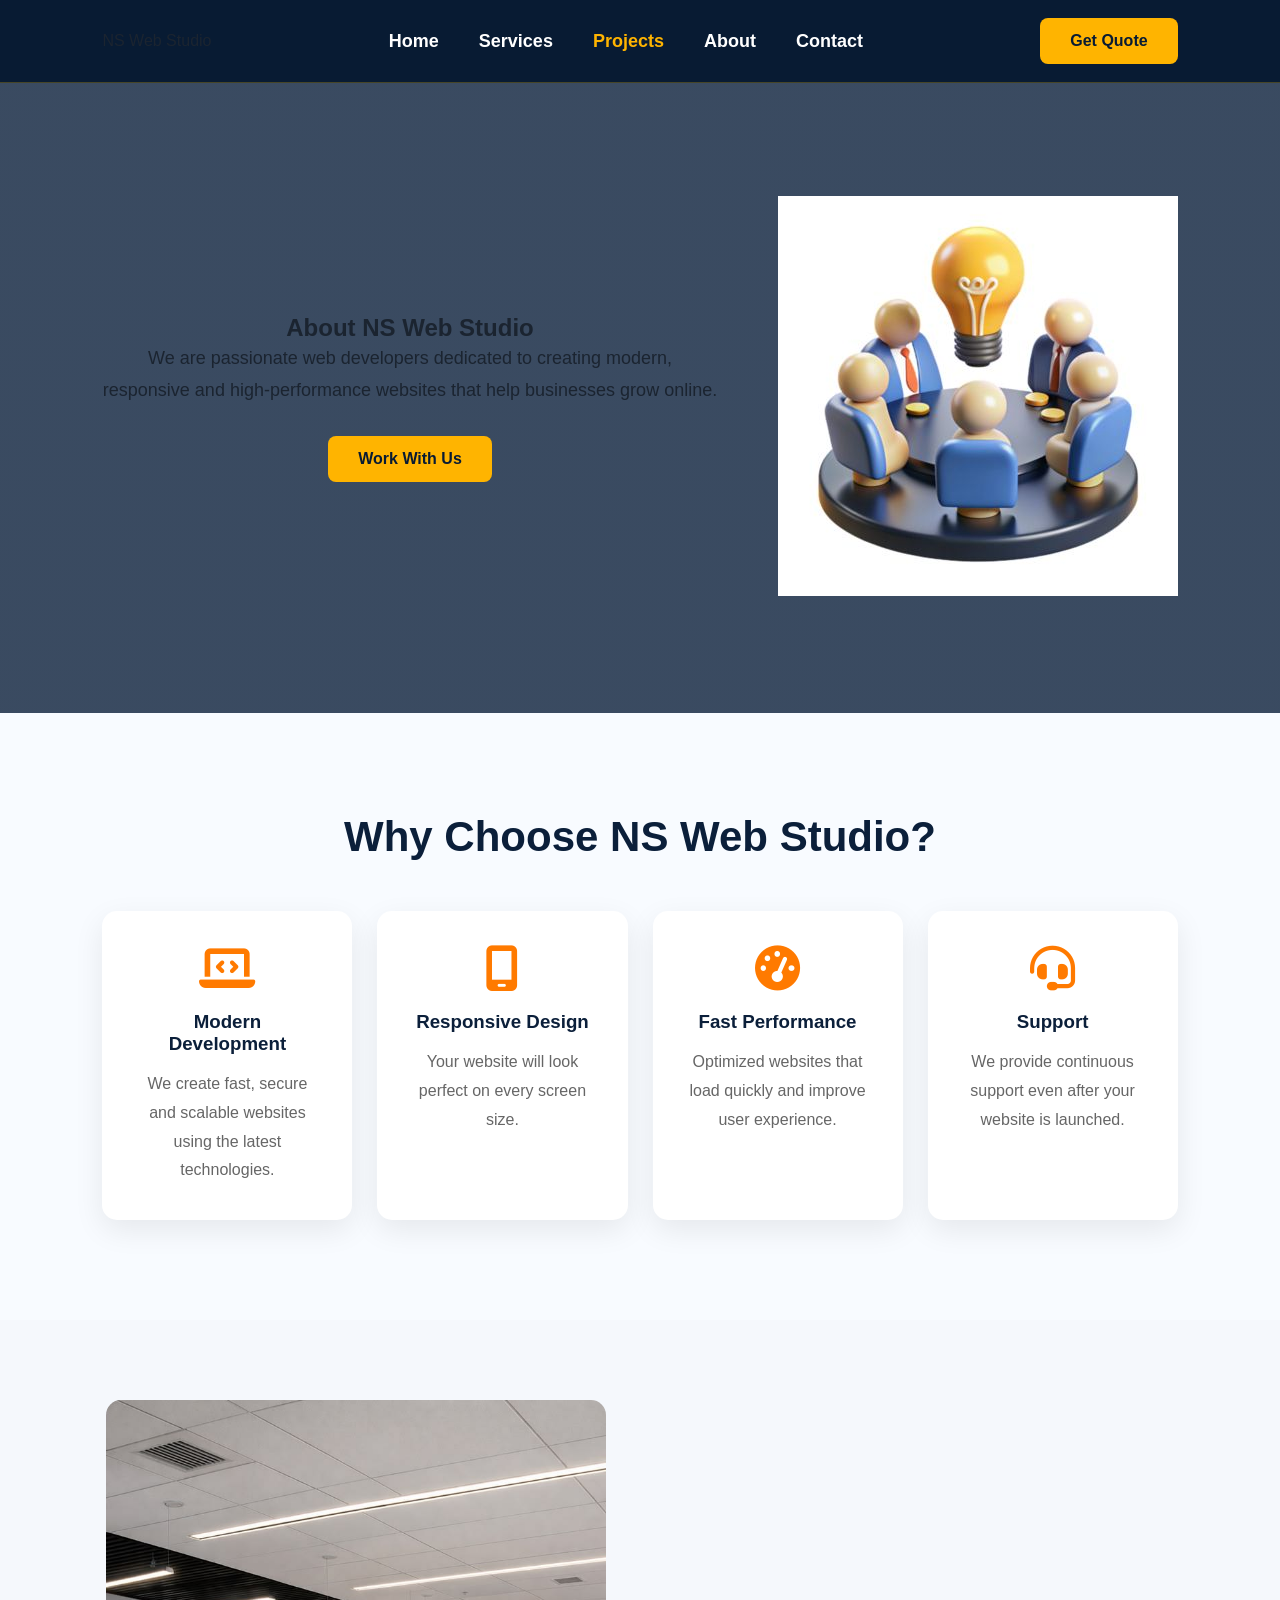
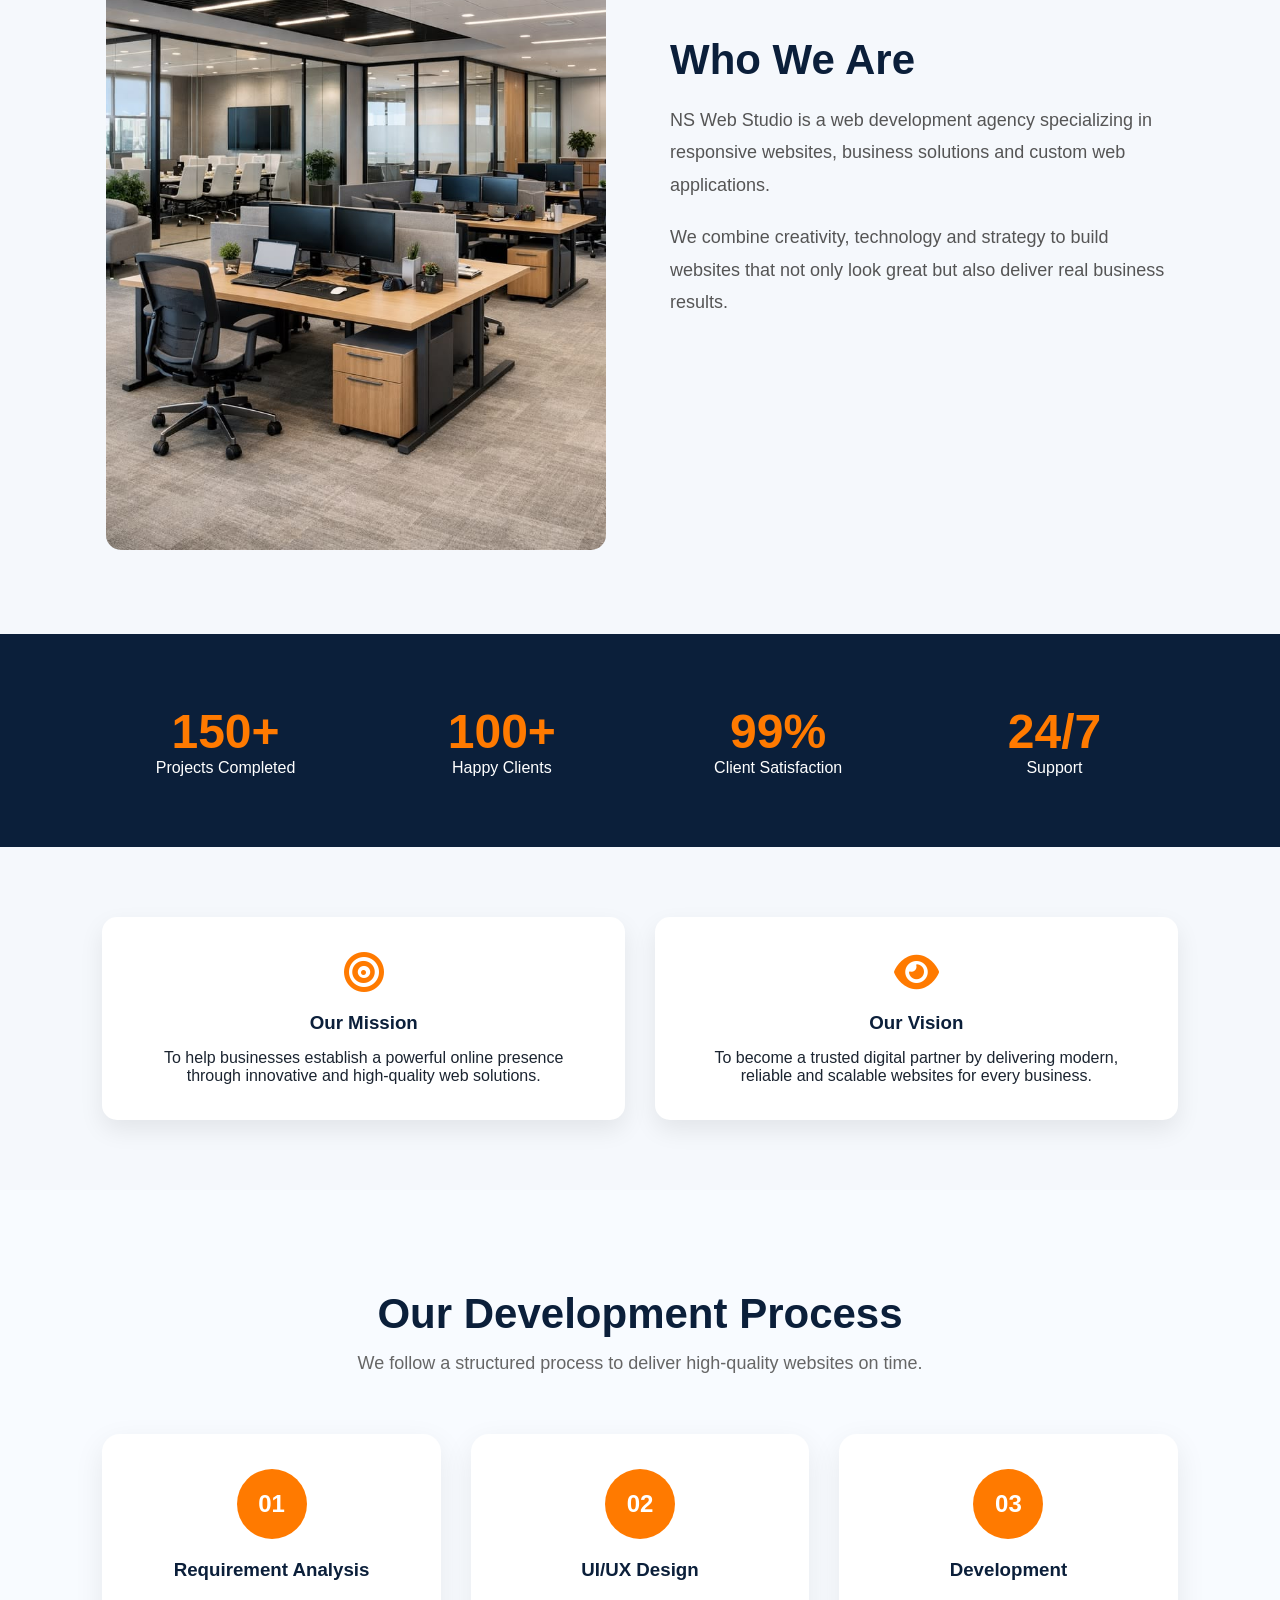
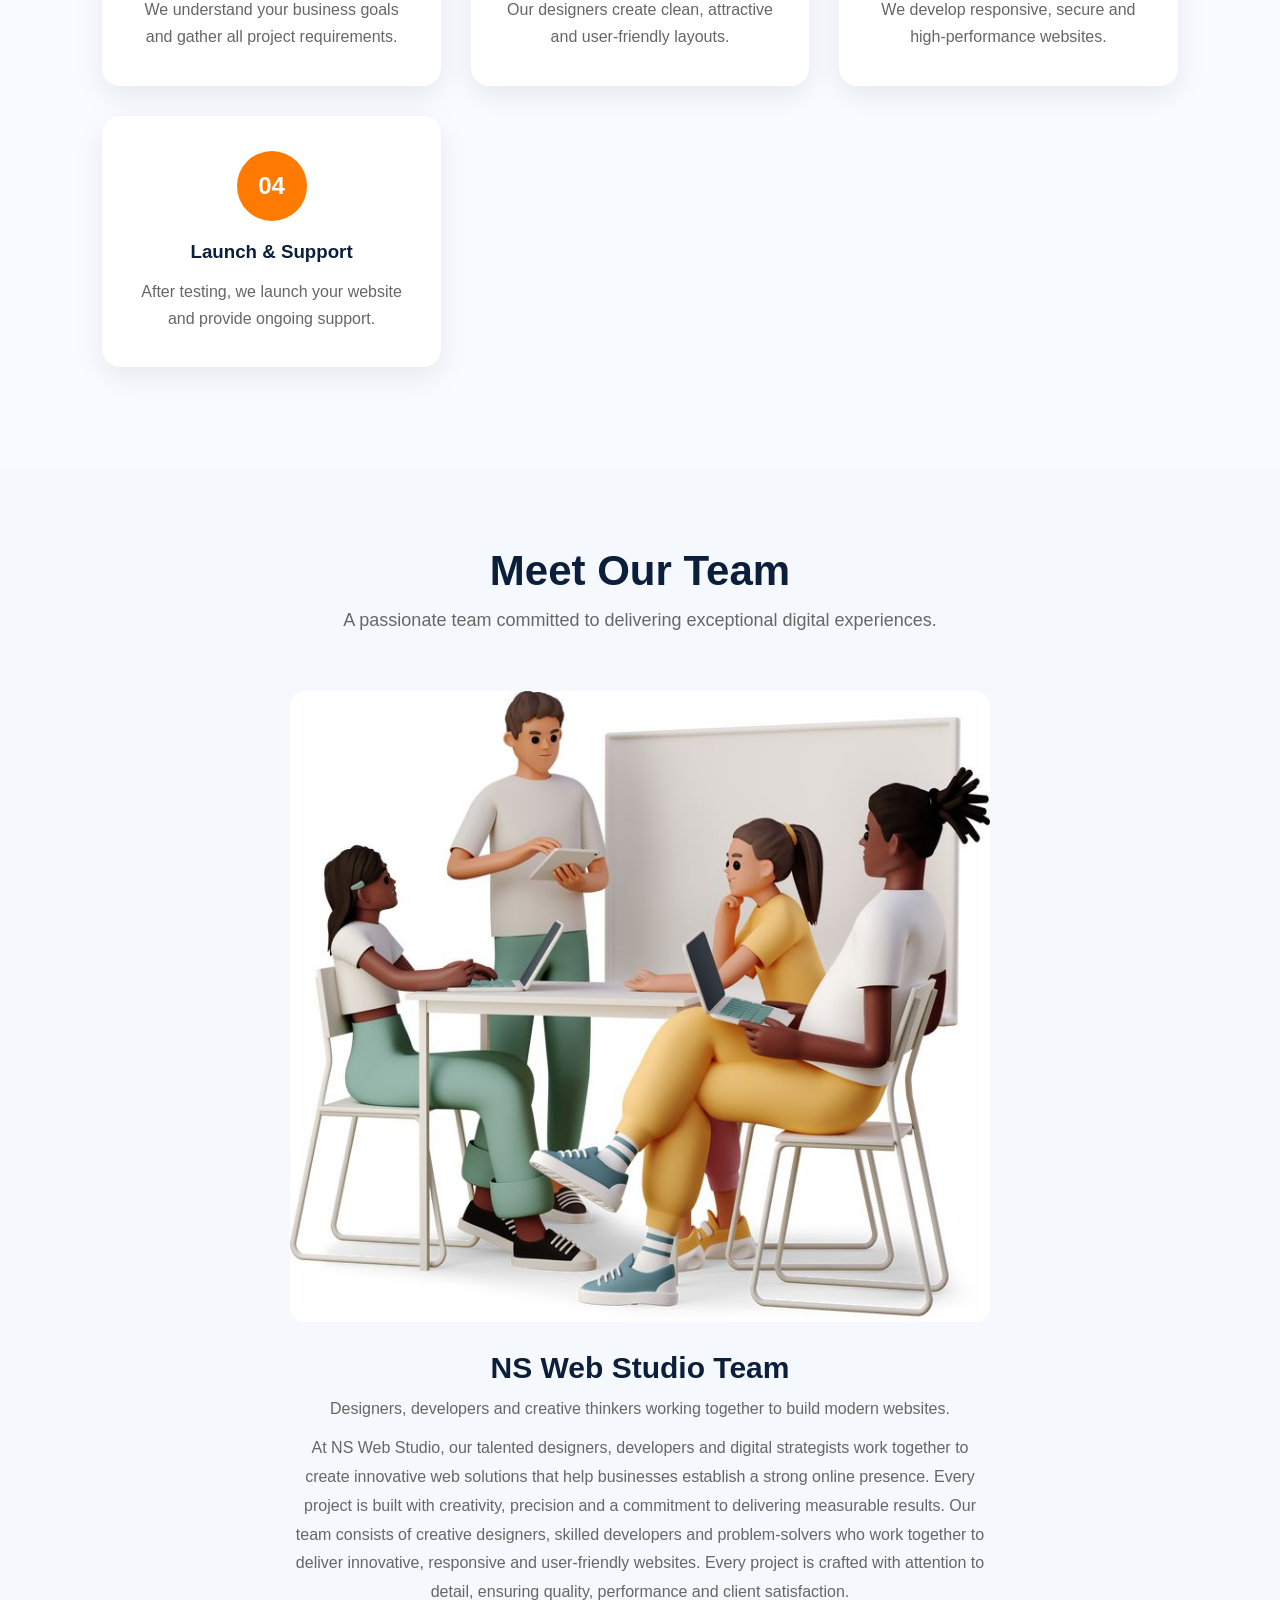
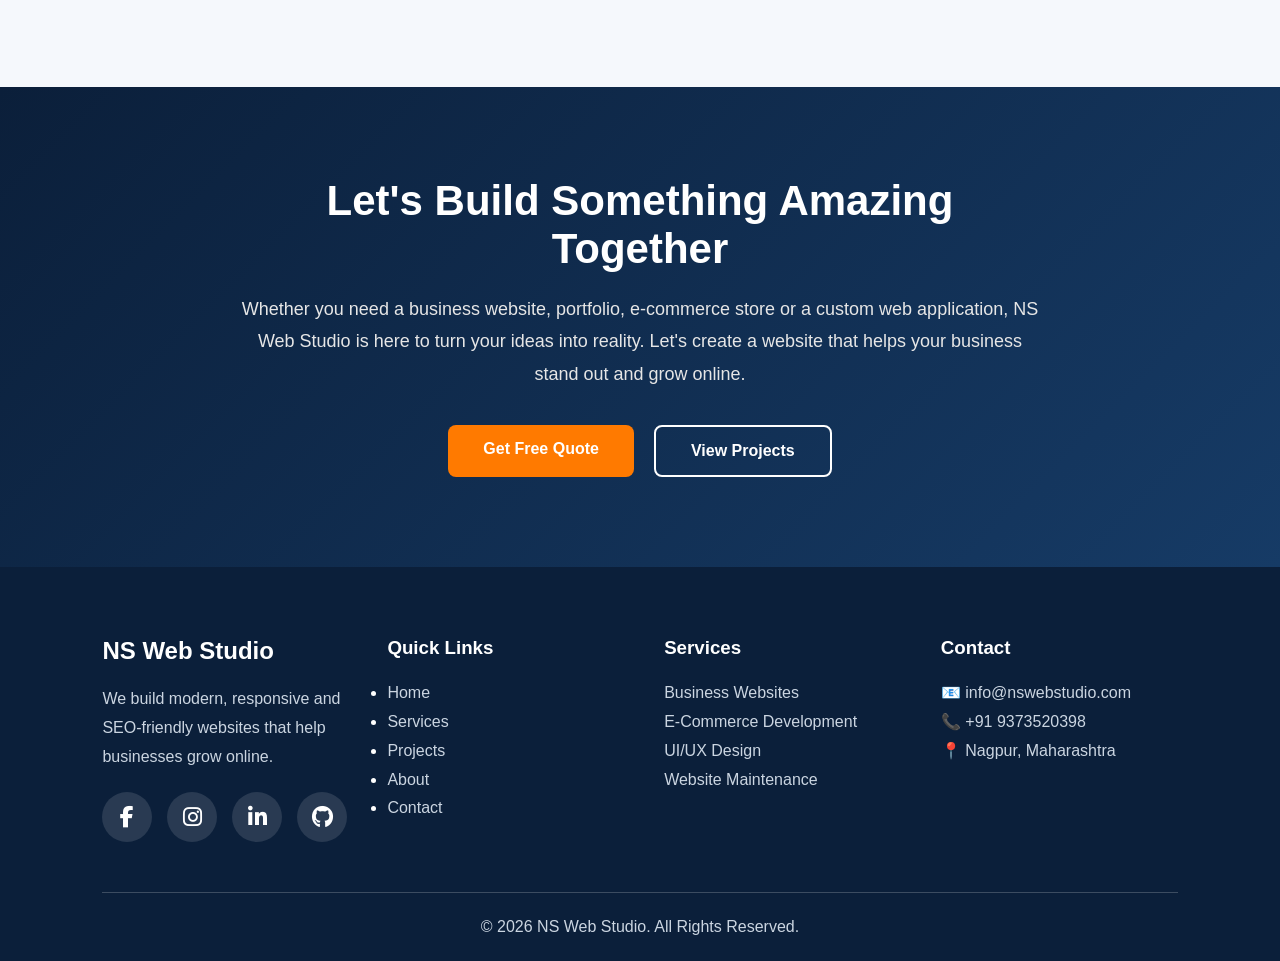
==== about.html @ 6f2c4acb "Add files via upload" ====
<!DOCTYPE html>
<html lang="en">

<head>
    <meta charset="UTF-8">
    <meta name="viewport" content="width=device-width, initial-scale=1.0">

   <title>About Us | NS Web Studio</title>

    <link rel="stylesheet" href="style.css">

    <link rel="stylesheet"
        href="https://cdnjs.cloudflare.com/ajax/libs/font-awesome/6.7.2/css/all.min.css">

    <link rel="stylesheet"
        href="https://unpkg.com/aos@2.3.4/dist/aos.css">
</head>

<body>
    <header>
    <nav class="navbar">

        <div class="logo">
            NS Web Studio
        </div>

        <ul class="nav-links">
            <li><a href="index.html">Home</a></li>
            <li><a href="services.html">Services</a></li>
            <li><a href="projects.html" class="active">Projects</a></li>
            <li><a href="about.html">About</a></li>
            <li><a href="contact.html">Contact</a></li>
        </ul>

        <a href="contact.html" class="btn">Get Quote</a>

        <div class="menu-toggle">
            <i class="fa-solid fa-bars"></i>
        </div>
        </nav>
</header>
<section class="page-hero">

    <div class="page-hero-content">

        <h1>About NS Web Studio</h1>

        <p>
            We are passionate web developers dedicated to creating modern,
            responsive and high-performance websites that help businesses grow online.
        </p>

        <a href="contact.html" class="btn">
            Work With Us
        </a>

    </div>

    <div class="page-hero-image">

        <img src="images/about-hero.png" alt="About NS Web Studio">

    </div>

</section>
<section class="why-us">

    <h2>Why Choose NS Web Studio?</h2>

    <div class="why-grid">

        <div class="card">
            <i class="fa-solid fa-laptop-code"></i>
            <h3>Modern Development</h3>
            <p>We create fast, secure and scalable websites using the latest technologies.</p>
        </div>

        <div class="card">
            <i class="fa-solid fa-mobile-screen"></i>
            <h3>Responsive Design</h3>
            <p>Your website will look perfect on every screen size.</p>
        </div>

        <div class="card">
            <i class="fa-solid fa-gauge-high"></i>
            <h3>Fast Performance</h3>
            <p>Optimized websites that load quickly and improve user experience.</p>
        </div>

        <div class="card">
            <i class="fa-solid fa-headset"></i>
            <h3>Support</h3>
            <p>We provide continuous support even after your website is launched.</p>
        </div>

    </div>

</section>
<section class="about-company">

    <div class="about-image">

        <img src="images/office.jpg" alt="Our Office">

    </div>

    <div class="about-content">

        <h2>Who We Are</h2>

        <p>
            NS Web Studio is a web development agency specializing in
            responsive websites, business solutions and custom web applications.
        </p>

        <p>
            We combine creativity, technology and strategy to build websites
            that not only look great but also deliver real business results.
        </p>

    </div>

</section>
<section class="stats">

    <div class="stat-box">
        <h2>150+</h2>
        <p>Projects Completed</p>
    </div>

    <div class="stat-box">
        <h2>100+</h2>
        <p>Happy Clients</p>
    </div>

    <div class="stat-box">
        <h2>99%</h2>
        <p>Client Satisfaction</p>
    </div>

    <div class="stat-box">
        <h2>24/7</h2>
        <p>Support</p>
    </div>

</section>
<section class="mission">

    <div class="mission-card">

        <i class="fa-solid fa-bullseye"></i>

        <h3>Our Mission</h3>

        <p>
            To help businesses establish a powerful online presence through
            innovative and high-quality web solutions.
        </p>

    </div>

    <div class="mission-card">

        <i class="fa-solid fa-eye"></i>

        <h3>Our Vision</h3>

        <p>
            To become a trusted digital partner by delivering modern,
            reliable and scalable websites for every business.
        </p>

    </div>

</section>
<section class="process">

    <div class="section-title">
        <h2>Our Development Process</h2>
        <p>We follow a structured process to deliver high-quality websites on time.</p>
    </div>

    <div class="process-container">

        <div class="process-card">
            <div class="number">01</div>
            <h3>Requirement Analysis</h3>
            <p>We understand your business goals and gather all project requirements.</p>
        </div>

        <div class="process-card">
            <div class="number">02</div>
            <h3>UI/UX Design</h3>
            <p>Our designers create clean, attractive and user-friendly layouts.</p>
        </div>

        <div class="process-card">
            <div class="number">03</div>
            <h3>Development</h3>
            <p>We develop responsive, secure and high-performance websites.</p>
        </div>

        <div class="process-card">
            <div class="number">04</div>
            <h3>Launch & Support</h3>
            <p>After testing, we launch your website and provide ongoing support.</p>
        </div>

    </div>

</section>
<section class="team">

    <div class="section-title">

        <h2>Meet Our Team</h2>

        <p>
            A passionate team committed to delivering exceptional digital experiences.
        </p>

    </div>

    <div class="team-box">

        <img src="images/team.jpg" alt="Our Team">

        <h3>NS Web Studio Team</h3>

        <p>
            Designers, developers and creative thinkers working together to build modern websites.
        </p>
        <p class="team-description">
At NS Web Studio, our talented designers, developers and digital strategists work together to create innovative web solutions that help businesses establish a strong online presence. Every project is built with creativity, precision and a commitment to delivering measurable results.
Our team consists of creative designers, skilled developers and problem-solvers who work together to deliver innovative, responsive and user-friendly websites. Every project is crafted with attention to detail, ensuring quality, performance and client satisfaction.
</p>
    </div>

</section>
<section class="cta-section">

    <div class="cta-content">

        <h2>Let's Build Something Amazing Together</h2>

        <p>
            Whether you need a business website, portfolio, e-commerce store or a custom web application,
            NS Web Studio is here to turn your ideas into reality. Let's create a website that helps your
            business stand out and grow online.
        </p>

        <div class="cta-buttons">
            <a href="contact.html" class="btn-primary">Get Free Quote</a>
            <a href="projects.html" class="btn-secondary">View Projects</a>
        </div>

    </div>

</section>
<footer>

    <div class="footer-container">

        <div class="footer-about">

            <h2>NS Web Studio</h2>

            <p>
                We build modern, responsive and SEO-friendly websites that help businesses grow online.
            </p>

            <div class="social-icons">
                <a href="#"><i class="fa-brands fa-facebook-f"></i></a>
                <a href="#"><i class="fa-brands fa-instagram"></i></a>
                <a href="#"><i class="fa-brands fa-linkedin-in"></i></a>
                <a href="#"><i class="fa-brands fa-github"></i></a>
            </div>

        </div>

        <div class="footer-links">

            <h3>Quick Links</h3>

            <ul>
                <li><a href="index.html">Home</a></li>
                <li><a href="services.html">Services</a></li>
                <li><a href="projects.html">Projects</a></li>
                <li><a href="about.html">About</a></li>
                <li><a href="contact.html">Contact</a></li>
            </ul>

        </div>

        <div class="footer-services">

            <h3>Services</h3>

            <p>Business Websites</p>
            <p>E-Commerce Development</p>
            <p>UI/UX Design</p>
            <p>Website Maintenance</p>

        </div>

        <div class="footer-contact">

            <h3>Contact</h3>

            <p>📧 info@nswebstudio.com</p>
            <p>📞 +91 9373520398</p>
            <p>📍 Nagpur, Maharashtra</p>

        </div>

    </div>

    <div class="footer-bottom">

        <p>© 2026 NS Web Studio. All Rights Reserved.</p>

    </div>

</footer>

    <script src="https://unpkg.com/aos@2.3.4/dist/aos.js"></script>

    <script>
        AOS.init({
            duration: 1000,
            once: true
        });
    </script>

    <script src="script.js"></script>
</body>
</html>
---- style.css ----
html{
    scroll-behavior: smooth;
}
/* Google Font */
*{
    margin:0;
    padding:0;
    box-sizing:border-box;
}

:root{
    --navy:#0b1f3a;
    --orange:#ff7a00;
    --white:#ffffff;
    --bg:#f5f8fc;
    --text:#1b2430;
}

body{
    font-family:'Inter',sans-serif;
    background:var(--bg);
    color:var(--text);
}

h1,h2,h3,h4{
    font-family:'Poppins',sans-serif;
}

/* PREMIUM NAVBAR */

header{
    position:sticky;
    top:0;
    z-index:1000;
}

.navbar{
    display:flex;
    justify-content:space-between;
    align-items:center;
    padding:18px 8%;
    background:#081b33;
    border-bottom:1px solid rgba(255,193,7,.25);
    backdrop-filter:blur(15px);
}

.logo img{
    width:70px;
    height:70px;
    object-fit:cover;
    border-radius:50%;
    border:3px solid #ffb400;
    box-shadow:0 0 20px rgba(255,180,0,.35);
    transition:.4s;
}

.logo img:hover{
    transform:scale(1.08) rotate(5deg);
}

.nav-links{
    display:flex;
    gap:40px;
    list-style:none;
}

.nav-links a{
    color:#fff;
    text-decoration:none;
    font-size:18px;
    font-weight:600;
    transition:.3s;
}

.nav-links a:hover{
    color:#ffb400;
}

.nav-links .active{
    color:#ffb400;
}

.btn{
    background:#ffb400;
    color:#081b33;
    padding:14px 30px;
    border-radius:8px;
    text-decoration:none;
    font-weight:700;
    transition:.3s;
}

.btn:hover{
    transform:translateY(-3px);
    box-shadow:0 12px 30px rgba(255,180,0,.35);
}
/* HERO SECTION */

.hero{
    min-height:100vh;
    display:flex;
    justify-content:space-between;
    align-items:center;
    padding:120px 8% 80px;
    background:linear-gradient(135deg,#f5f8fc,#ffffff);
    gap:60px;
}

.hero-text{
    flex:1;
}

.tag{
    display:inline-block;
    background:#e8f2ff;
    color:#0b1f3a;
    padding:10px 18px;
    border-radius:50px;
    font-size:14px;
    font-weight:600;
    margin-bottom:20px;
}

.hero h1{
    font-size:58px;
    line-height:1.2;
    color:#0b1f3a;
    margin-bottom:20px;
}

.hero p{
    font-size:18px;
    color:#555;
    line-height:1.8;
    margin-bottom:35px;
    max-width:600px;
}

.hero-buttons{
    display:flex;
    gap:20px;
}

.btn-outline{
    text-decoration:none;
    color:#0b1f3a;
    border:2px solid #0b1f3a;
    padding:12px 25px;
    border-radius:8px;
    font-weight:600;
    transition:.3s;
}

.btn-outline:hover{
    background:#0b1f3a;
    color:#fff;
}

.hero-image{
    flex:1;
    display:flex;
    justify-content:center;
}

.hero-image img{
    width:100%;
    max-width:550px;
    animation: float 4s ease-in-out infinite;
}
@keyframes float{

    0%{
        transform:translateY(0);
    }

    50%{
        transform:translateY(-15px);
    }

    100%{
        transform:translateY(0);
    }

}
/* SERVICES */

.services{
    padding:100px 8%;
    background:#ffffff;
}

.section-title{
    text-align:center;
    margin-bottom:60px;
}

.section-title h2{
    font-size:42px;
    color:#0b1f3a;
    margin-bottom:15px;
}

.section-title p{
    color:#666;
    font-size:18px;
}

.service-container{
    display:grid;
    grid-template-columns:repeat(3,1fr);
    gap:30px;
}

.service-card{
    background:#fff;
    border-radius:18px;
    padding:35px 30px;
    box-shadow:0 10px 30px rgba(0,0,0,.08);
    transition:.3s;
}

.service-card:hover{
    transform:translateY(-10px);
}
.icon{
    font-size:45px;
    color:#ff7a00;
    margin-bottom:20px;
}

.icon i{
    transition:.3s;
}

.service-card:hover .icon i{
    transform:scale(1.15) rotate(8deg);
}
.service-card h3{
    margin-bottom:15px;
    color:#0b1f3a;
}

.service-card p{
    color:#666;
    line-height:1.7;
}
/*==============================
      TECH STACK
===============================*/

.tech-stack{
    padding:100px 8%;
    background:linear-gradient(135deg,#0b1f3a,#102a4d);
}

.tech-title{
    text-align:center;
    font-size:40px;
    font-weight:700;
    color:#fff;
    margin-bottom:60px;
}

.tech-slider{

    display:flex;

    justify-content:center;

    flex-wrap:wrap;

    gap:20px;

}

.tech-item{
    padding:18px 35px;
    background:rgba(255,255,255,.1);
    border:1px solid rgba(255,255,255,.2);
    color:#fff;
    border-radius:50px;
    backdrop-filter:blur(10px);
    transition:.4s;
    cursor:pointer;
}

.tech-item:hover{
    background:#ff7a00;
    color:#fff;
    transform:translateY(-8px);
}
/* ================= PROJECTS ================= */

.projects{
    padding:100px 8%;
    background:#f5f8fc;
}

.project-container{
    display:grid;
    grid-template-columns:repeat(3,1fr);
    gap:30px;
}

.project-card{
    background:#fff;
    border-radius:20px;
    overflow:hidden;
    box-shadow:0 10px 30px rgba(0,0,0,.08);
    transition:.3s;
}

.project-card:hover{
    transform:translateY(-10px);
}

.project-card img{
    width:100%;
    height:230px;
    object-fit:cover;
}

.project-content{
    padding:25px;
}

.project-content h3{
    color:#0b1f3a;
    margin-bottom:15px;
}

.project-content p{
    color:#666;
    line-height:1.7;
}

.project-tags{
    display:flex;
    flex-wrap:wrap;
    gap:10px;
    margin:20px 0;
}

.project-tags span{
    background:#e8f2ff;
    color:#0b1f3a;
    padding:8px 15px;
    border-radius:30px;
    font-size:14px;
    font-weight:600;
}

.project-buttons{
    display:flex;
    gap:15px;
}
/* PROJECTS */

.projects{
    padding:100px 8%;
    background:#f5f8fc;
}

.project-grid{
    display:grid;
    grid-template-columns:repeat(3,1fr);
    gap:30px;
}

.project-card{
    background:#fff;
    border-radius:20px;
    overflow:hidden;
    box-shadow:0 10px 30px rgba(0,0,0,.08);
    transition:.4s;
}

.project-card:hover{
    transform:translateY(-12px);
}

.project-card img{
    width:100%;
    height:220px;
    object-fit:cover;
}

.project-info{
    padding:25px;
}

.project-info h3{
    color:#0b1f3a;
    margin-bottom:15px;
}

.project-info p{
    color:#666;
    line-height:1.7;
    margin-bottom:25px;
}
/* ================= ABOUT ================= */

.about{
    padding:100px 8%;
    display:flex;
    align-items:center;
    gap:70px;
    background:#fff;
}

.about-image{
    flex:1;
}

.about-image img{
    width:100%;
    border-radius:20px;
}

.about-content{
    flex:1;
}

.about-tag{
    color:#ff7a00;
    font-weight:600;
    letter-spacing:1px;
}

.about-content h2{
    font-size:42px;
    color:#0b1f3a;
    margin:20px 0;
}

.about-content p{
    color:#666;
    line-height:1.8;
    margin-bottom:20px;
}

.about-boxes{
    display:flex;
    gap:20px;
    margin:30px 0;
}

.about-box{
    background:#f5f8fc;
    padding:20px;
    border-radius:15px;
    flex:1;
}
/* WHY CHOOSE US */

.why-us{
    padding:100px 8%;
    background:#f5f8fc;
}

.why-grid{
    display:grid;
    grid-template-columns:repeat(2,1fr);
    gap:30px;
}

.why-card{
    background:#fff;
    padding:30px;
    border-radius:20px;
    box-shadow:0 10px 25px rgba(0,0,0,.08);
    transition:.3s;
}

.why-card:hover{
    transform:translateY(-10px);
}

.why-card h3{
    color:#0b1f3a;
    margin-bottom:15px;
}

.why-card p{
    color:#666;
    line-height:1.8;

}
/* PROCESS */

.process{
    padding:100px 8%;
    background:#f5f8fc;
}

.process-container{
    display:grid;
    grid-template-columns:repeat(4,1fr);
    gap:25px;
    margin-top:50px;
}

.process-card{
    background:#fff;
    padding:30px;
    border-radius:20px;
    text-align:center;
    box-shadow:0 10px 25px rgba(0,0,0,.08);
    transition:.3s;
}

.process-card:hover{
    transform:translateY(-10px);
}

.process-number{
    width:60px;
    height:60px;
    margin:0 auto 20px;
    background:#ff7a00;
    color:#fff;
    border-radius:50%;
    display:flex;
    justify-content:center;
    align-items:center;
    font-size:22px;
    font-weight:700;
}

.process-card h3{
    margin-bottom:15px;
    color:#0b1f3a;
}

.process-card p{
    color:#666;
    line-height:1.7;
}
/* TESTIMONIALS */

.testimonials{
    padding:100px 8%;
    background:#fff;
}

.testimonial-grid{
    display:grid;
    grid-template-columns:repeat(3,1fr);
    gap:30px;
}

.testimonial-card{
    background:#f5f8fc;
    padding:35px;
    border-radius:20px;
    transition:.3s;
    box-shadow:0 10px 25px rgba(0,0,0,.08);
}

.testimonial-card:hover{
    transform:translateY(-10px);
}

.testimonial-card p{
    color:#555;
    line-height:1.8;
    margin-bottom:25px;
    font-style:italic;
}

.testimonial-card h3{
    color:#0b1f3a;
}

.testimonial-card span{
    color:#777;
    font-size:14px;
}
/* FOOTER */

footer{
    background:#0b1f3a;
    color:#fff;
    padding:70px 8% 20px;
}


.footer-container{

    display:grid;
    grid-template-columns:repeat(4,1fr);
    gap:40px;

}


footer h2,
footer h3{

    margin-bottom:20px;

}


footer p,
footer a{

    color:#cbd5e1;
    text-decoration:none;
    line-height:1.8;

}


.footer-links{

    display:flex;
    flex-direction:column;
}


.footer-links a:hover{

    color:#ff7a00;

}


.footer-bottom{

    border-top:1px solid rgba(255,255,255,.2);
    margin-top:50px;
    padding-top:20px;
    text-align:center;

}
/* RESPONSIVE DESIGN */

@media(max-width:992px){

    .navbar{
        padding:0 30px;
    }

    .nav-links{
        gap:15px;
    }

    .hero{
        flex-direction:column;
        text-align:center;
    }

    .hero h1{
        font-size:42px;
    }

    .hero-buttons{
        justify-content:center;
    }

    .service-container{
        grid-template-columns:repeat(2,1fr);
    }

    .project-grid{
        grid-template-columns:repeat(2,1fr);
    }

    .about{
        flex-direction:column;
    }

    .process-container{
        grid-template-columns:repeat(2,1fr);
    }

    .testimonial-grid{
        grid-template-columns:repeat(2,1fr);
    }

    .contact-container{
        grid-template-columns:1fr;
    }

    .footer-container{
        grid-template-columns:repeat(2,1fr);
    }

}


@media(max-width:600px){

    .nav-links{
        display:none;
    }

    .navbar{
        height:70px;
    }

    .hero{
        padding-top:100px;
    }

    .hero h1{
        font-size:32px;
    }

    .hero p{
        font-size:16px;
    }


    .service-container,
    .project-grid,
    .process-container,
    .testimonial-grid,
    .footer-container{

        grid-template-columns:1fr;

    }


    .section-title h2{
        font-size:32px;
    }


    .about-content h2{
        font-size:32px;
    }

}
/* CTA */

.cta{
    padding:100px 8%;
    background:#0b1f3a;
    color:#fff;
    text-align:center;
}

.cta h2{
    font-size:42px;
    margin-bottom:20px;
}

.cta p{
    max-width:700px;
    margin:0 auto 35px;
    line-height:1.8;
    color:#d1d5db;
}

.cta-buttons{
    display:flex;
    justify-content:center;
    gap:20px;
}

.cta .btn-outline{
    border:2px solid #fff;
    color:#fff;
}

.cta .btn-outline:hover{
    background:#fff;
    color:#0b1f3a;
}
/* STATS */

.stats{
    padding:80px 8%;
    display:grid;
    grid-template-columns:repeat(4,1fr);
    gap:25px;
    background:#f5f8fc;
}

.stat-card{
    background:#fff;
    padding:35px;
    text-align:center;
    border-radius:20px;
    box-shadow:0 10px 25px rgba(0,0,0,.08);
    transition:.3s;
}

.stat-card:hover{
    transform:translateY(-8px);
}

.stat-card h2{
    font-size:40px;
    color:#ff7a00;
    margin-bottom:10px;
}

.stat-card p{
    color:#666;
    font-weight:600;
}
/* SOCIAL ICONS */

.social-icons{
    display:flex;
    gap:15px;
    margin-top:25px;
}

.social-icons a{
    width:45px;
    height:45px;
    display:flex;
    justify-content:center;
    align-items:center;
    border-radius:50%;
    background:rgba(255,255,255,.1);
    color:#fff;
    text-decoration:none;
    transition:.3s;
}

.social-icons a:hover{
    background:#ff7a00;
    transform:translateY(-5px);
}
/* HAMBURGER MENU */

.menu-toggle{
    display:none;
    font-size:28px;
    color:#0b1f3a;
    cursor:pointer;
}

@media(max-width:768px){

    .menu-toggle{
        display:block;
    }

    .nav-links{
        position:absolute;
        top:80px;
        left:0;
        width:100%;
        background:#fff;
        display:none;
        flex-direction:column;
        text-align:center;
        padding:25px 0;
        box-shadow:0 10px 20px rgba(0,0,0,.08);
    }

    .nav-links.active{
        display:flex;
    }

    .btn{
        display:none;
    }
}
/* SCROLL TO TOP */

#scrollTop{
    position:fixed;
    right:30px;
    bottom:30px;
    width:50px;
    height:50px;
    border:none;
    border-radius:50%;
    background:#ff7a00;
    color:#fff;
    font-size:20px;
    cursor:pointer;
    display:none;
    box-shadow:0 10px 20px rgba(0,0,0,.2);
    transition:.3s;
    z-index:1000;
}

#scrollTop:hover{
    transform:translateY(-5px);
}
/* PRICING */

.pricing{
    padding:100px 8%;
    background:#f5f8fc;
}

.pricing-container{
    display:grid;
    grid-template-columns:repeat(3,1fr);
    gap:30px;
}

.pricing-card{
    background:#fff;
    padding:40px 30px;
    border-radius:20px;
    text-align:center;
    box-shadow:0 10px 25px rgba(0,0,0,.08);
    transition:.3s;
    position:relative;
}

.pricing-card:hover{
    transform:translateY(-10px);
}

.pricing-card h1{
    color:#ff7a00;
    font-size:42px;
    margin:20px 0;
}

.pricing-card p{
    color:#666;
    margin-bottom:20px;
}

.pricing-card ul{
    list-style:none;
    margin-bottom:30px;
}

.pricing-card ul li{
    margin:12px 0;
}

.featured{
    border:3px solid #ff7a00;
}

.badge{
    position:absolute;
    top:-12px;
    left:50%;
    transform:translateX(-50%);
    background:#ff7a00;
    color:#fff;
    padding:8px 18px;
    border-radius:30px;
    font-size:14px;
    font-weight:600;
}
/* FAQ */

.faq{
    padding:100px 8%;
    background:#fff;
}

.faq-container{
    max-width:900px;
    margin:auto;
}

.faq-item{
    background:#f8f9fc;
    padding:25px;
    margin-bottom:20px;
    border-radius:15px;
    border-left:5px solid #ff7a00;
    transition:.3s;
}

.faq-item:hover{
    transform:translateX(8px);
}

.faq-item h3{
    color:#0b1f3a;
    margin-bottom:12px;
}

.faq-item p{
    color:#666;
    line-height:1.8;
}
/* PROJECT DETAILS PAGE */

.project-hero{
    height:100vh;
    background:url("images/project1.jpg") center/cover no-repeat;
    display:flex;
    justify-content:center;
    align-items:center;
    text-align:center;
    position:relative;
}

.project-overlay{
    background:rgba(11,31,58,.75);
    color:#fff;
    padding:60px;
    border-radius:20px;
    max-width:700px;
}

.project-overlay h1{
    font-size:55px;
    margin-bottom:20px;
}

.project-overlay p{
    font-size:18px;
    line-height:1.8;
    margin-bottom:35px;
}
/* PROJECT DETAILS */

.project-overview{
    padding:100px 8%;
}

.project-container{
    display:flex;
    gap:60px;
    align-items:center;
}

.project-text{
    flex:1;
}

.project-text h2{
    font-size:40px;
    margin-bottom:20px;
    color:#0b1f3a;
}

.project-text p{
    line-height:1.8;
    color:#666;
}

.project-image{
    flex:1;
}

.project-image img{
    width:100%;
    border-radius:15px;
}

.used-tech{
    padding:80px 8%;
    background:#f5f8fc;
    text-align:center;
}

.tech-box{
    display:flex;
    justify-content:center;
    gap:20px;
    flex-wrap:wrap;
    margin-top:40px;
}

.tech-box span{
    padding:15px 25px;
    background:#fff;
    border-radius:30px;
    font-weight:600;
}

.features{
    padding:100px 8%;
    text-align:center;
}

.feature-grid{
    display:grid;
    grid-template-columns:repeat(3,1fr);
    gap:25px;
    margin-top:50px;
}

.feature-grid div{
    padding:30px;
    background:#fff;
    border-radius:15px;
    box-shadow:0 10px 20px rgba(0,0,0,.08);
}
/* ===========================
   RESPONSIVE DESIGN
=========================== */

@media (max-width:992px){

    .hero,
    .about-container,
    .project-container,
    .contact-container{
        flex-direction:column;
        text-align:center;
    }

    .hero h1{
        font-size:42px;
    }

    .service-container,
    .project-grid,
    .feature-grid,
    .pricing-container{
        grid-template-columns:repeat(2,1fr);
    }

}

@media (max-width:768px){

    .navbar{
        padding:0 20px;
    }

    .hero{
        padding:120px 20px 60px;
    }

    .hero-buttons{
        flex-direction:column;
        align-items:center;
    }

    .service-container,
    .project-grid,
    .feature-grid,
    .pricing-container{
        grid-template-columns:1fr;
    }

    .hero h1{
        font-size:34px;
    }

    .section-title h2{
        font-size:32px;
    }

    .hero-image img,
    .about-image img,
    .project-image img{
        max-width:100%;
    }

}
/* WHATSAPP BUTTON */

.whatsapp{

    position:fixed;

    bottom:30px;

    left:30px;

    width:60px;

    height:60px;

    background:#25D366;

    color:#fff;

    border-radius:50%;

    display:flex;

    justify-content:center;

    align-items:center;

    font-size:32px;

    text-decoration:none;

    box-shadow:0 10px 20px rgba(0,0,0,.25);

    z-index:1000;

    transition:.3s;

}

.whatsapp:hover{

    transform:scale(1.1);

}
/* LOADER */

#loader{
    position:fixed;
    top:0;
    left:0;
    width:100%;
    height:100vh;
    background:#ffffff;
    display:flex;
    flex-direction:column;
    justify-content:center;
    align-items:center;
    z-index:9999;
    transition:opacity .5s;
}

.loader-circle{
    width:70px;
    height:70px;
    border:6px solid #e5e5e5;
    border-top:6px solid #ff7a00;
    border-radius:50%;
    animation:spin 1s linear infinite;
}

#loader h2{
    margin-top:20px;
    color:#0b1f3a;
    font-size:28px;
}

@keyframes spin{
    100%{
        transform:rotate(360deg);
    }
}
#loader.hide{
    display:none  !important;
}
/* PAGE HERO */

.page-hero{
    height:55vh;
    background:linear-gradient(rgba(11,31,58,.8),rgba(11,31,58,.8)),
    url("images/services-banner.jpg") center/cover;
    display:flex;
    align-items:center;
    justify-content:space-between;
    padding:80px 8%;
    min-height:70vh;
    gap:60px;
}

.page-hero-content{
    flex:1;
    display:flex;
    flex-direction:column;
    justify-content:center;
    align-items:center;
    text-align:center;
}

.page-hero-content p{
    font-size:18px;
    max-width:700px;
    margin:auto;
    line-height:1.8;
}
.page-hero-content .btn{
    margin-top:30px;
}
/* SERVICE DETAILS */

.service-details{
    padding:100px 8%;
}

.service-box{
    display:flex;
    align-items:center;
    gap:60px;
}

.service-box img{
    width:45%;
    border-radius:20px;
}

.service-content{
    width:55%;
}

.service-content h2{
    font-size:40px;
    color:#0b1f3a;
    margin-bottom:20px;
}

.service-content p{
    color:#666;
    line-height:1.8;
    margin-bottom:20px;
}

.service-content ul{
    margin-bottom:30px;
}

.service-content ul li{
    margin:12px 0;
}
.service-box{
    display: flex;
    align-items: center;
    justify-content: space-between;
    gap: 60px;
    padding: 80px 8%;
}

.service-box img{
    width: 450px;
    max-width: 100%;
}

.service-content{
    flex: 1;
}
.service-detail{
    max-height:0;
    overflow:hidden;
    transition:.4s;
    margin-top:15px;
    background:#f8f9fc;
    border-radius:10px;
    padding:0 15px;
}

.service-detail.active{
    max-height:250px;
    padding:15px;
}

.service-btn{
    margin-top:15px;
    background:#ff7a00;
    color:#fff;
    border:none;
    padding:10px 20px;
    border-radius:8px;
    cursor:pointer;
}
/* ABOUT PAGE */

.about-company{
    display:flex;
    align-items:center;
    justify-content:center;
    gap:60px;
    padding:80px 8%;
    flex-wrap:wrap;
}

.about-company .about-image{
    flex:1;
    text-align:center;
}

.about-company .about-image img{
    width:100%;
    max-width:500px;
    border-radius:15px;
}

.about-company .about-content{
    flex:1;
}

.about-company h2{
    font-size:42px;
    margin-bottom:20px;
    color:#0b1f3a;
}

.about-company p{
    font-size:18px;
    line-height:1.8;
    color:#555;
    margin-bottom:20px;
}

.mission{
    display:grid;
    grid-template-columns:repeat(2,1fr);
    gap:30px;
    padding:70px 8%;
}

.mission-card{
    background:#fff;
    padding:35px;
    border-radius:15px;
    text-align:center;
    box-shadow:0 10px 25px rgba(0,0,0,.08);
}

.mission-card i{
    font-size:40px;
    color:#ff7a00;
    margin-bottom:20px;
}

.mission-card h3{
    margin-bottom:15px;
    color:#0b1f3a;
}

.team{
    padding:80px 8%;
    text-align:center;
}

.team-box{
    max-width:700px;
    margin:auto;
}

.team-box img{
    width:100%;
    border-radius:15px;
    margin-bottom:25px;
}

.team-box h3{
    font-size:30px;
    color:#0b1f3a;
}

.team-box p{
    color:#666;
    margin-top:10px;
    line-height:1.8;
}

.page-hero-image img{
    width:100%;
    max-width:420px;
}
.popup{
    display:none;
    position:fixed;
    inset:0;
    background:rgba(0,0,0,.6);
    justify-content:center;
    align-items:center;
    z-index:9999;
}

.popup-content{
    width:90%;
    max-width:600px;
    background:#fff;
    padding:35px;
    border-radius:15px;
    position:relative;
    animation:popup .3s ease;
}

.close{
    position:absolute;
    top:15px;
    right:20px;
    font-size:30px;
    cursor:pointer;
}

.popup-content h2{
    margin-bottom:15px;
    color:#0b1f3a;
}

.popup-content ul{
    margin-top:15px;
    padding-left:20px;
}

.popup-content li{
    margin:8px 0;
}

@keyframes popup{
    from{
        transform:scale(.8);
        opacity:0;
    }
    to{
        transform:scale(1);
        opacity:1;
    }
}
.project-hero{
    height: 60vh;
    background: linear-gradient(rgba(11,31,58,.7), rgba(11,31,58,.7)),
                url("images/corporate.jpg") center/cover no-repeat;
    display: flex;
    justify-content: center;
    align-items: center;
    text-align: center;
    color: #fff;
}
.project-hero{
    height:60vh;
    background:linear-gradient(rgba(11,31,58,.7),rgba(11,31,58,.7)),
    url("images/corporate.jpg") center/cover no-repeat;
    display:flex;
    justify-content:center;
    align-items:center;
    text-align:center;
    color:#fff;
}
.social-icons{
    display: flex;
    gap: 15px;
    margin-top: 20px;
}

.social-icons a{
    width: 50px;
    height: 50px;
    border-radius: 50%;
    background: rgba(255,255,255,0.12);
    display: flex;
    align-items: center;
    justify-content: center;
    text-decoration: none;
    transition: .3s;
}

.social-icons a i{
    font-size: 22px;
    color: #ffffff;
}

.social-icons a:hover{
    background: #ff7a00;
}
.social-links a{
    width:50px;
    height:50px;
    border-radius:50%;
    background:#324766;
    display:flex;
    align-items:center;
    justify-content:center;
    color:#fff;
    text-decoration:none;
    font-size:20px;
}
/* WHY US */

.why-us{
padding:100px 8%;
background:#f8fbff;
}

.why-us h2{
text-align:center;
font-size:42px;
margin-bottom:50px;
color:#0b1f3a;
}

.why-grid{
display:grid;
grid-template-columns:repeat(auto-fit,minmax(250px,1fr));
gap:25px;
}

.card{
background:#fff;
padding:35px;
border-radius:15px;
text-align:center;
box-shadow:0 10px 30px rgba(0,0,0,.08);
transition:.3s;
}

.card:hover{
transform:translateY(-8px);
}

.card i{
font-size:45px;
color:#ff7a00;
margin-bottom:20px;
}

.card h3{
margin-bottom:15px;
color:#0b1f3a;
}

.card p{
line-height:1.8;
color:#666;
}

/* STATS */

.stats{
background:#0b1f3a;
display:grid;
grid-template-columns:repeat(auto-fit,minmax(180px,1fr));
padding:70px 8%;
text-align:center;
gap:30px;
}

.stat-box h2{
color:#ff7a00;
font-size:48px;
}

.stat-box p{
color:#fff;
}

/* ===== CTA SECTION ===== */

.cta-section{
    background:linear-gradient(135deg,#0b1f3a,#163b66);
    padding:90px 8%;
    text-align:center;
    color:#fff;
}

.cta-content{
    max-width:800px;
    margin:auto;
}

.cta-content h2{
    font-size:42px;
    margin-bottom:20px;
}

.cta-content p{
    font-size:18px;
    line-height:1.8;
    color:#e6e6e6;
    margin-bottom:35px;
}

.cta-buttons{
    display:flex;
    justify-content:center;
    gap:20px;
    flex-wrap:wrap;
}

.btn-primary{
    background:#ff7a00;
    color:#fff;
    padding:15px 35px;
    border-radius:8px;
    text-decoration:none;
    font-weight:600;
    transition:.3s;
}

.btn-primary:hover{
    background:#e56d00;
}

.btn-secondary{
    border:2px solid #fff;
    color:#fff;
    padding:15px 35px;
    border-radius:8px;
    text-decoration:none;
    font-weight:600;
    transition:.3s;
}

.btn-secondary:hover{
    background:#fff;
    color:#0b1f3a;
}
/* ===== PROCESS ===== */

.process{
    padding:100px 8%;
    background:#f8fbff;
}

.process-container{
    display:grid;
    grid-template-columns:repeat(auto-fit,minmax(250px,1fr));
    gap:30px;
    margin-top:50px;
}

.process-card{
    background:#fff;
    padding:35px;
    border-radius:18px;
    box-shadow:0 10px 30px rgba(0,0,0,.08);
    text-align:center;
    transition:.3s;
}

.process-card:hover{
    transform:translateY(-10px);
}

.number{
    width:70px;
    height:70px;
    margin:auto;
    border-radius:50%;
    background:#ff7a00;
    color:#fff;
    display:flex;
    align-items:center;
    justify-content:center;
    font-size:24px;
    font-weight:bold;
    margin-bottom:20px;
}

.process-card h3{
    color:#0b1f3a;
    margin-bottom:15px;
}

.process-card p{
    color:#666;
    line-height:1.7;
}
.projects-grid{
padding:100px 8%;
display:grid;
grid-template-columns:repeat(auto-fit,minmax(340px,1fr));
gap:35px;
}

.project-card{
background:#fff;
border-radius:18px;
overflow:hidden;
box-shadow:0 10px 30px rgba(0,0,0,.08);
transition:.3s;
}

.project-card:hover{
transform:translateY(-10px);
}

.project-card img{
width:100%;
height:230px;
object-fit:cover;
}

.project-content{
padding:25px;
}

.project-content h3{
margin-bottom:12px;
color:#0b1f3a;
}

.project-content p{
line-height:1.7;
color:#666;
margin-bottom:20px;
}

.project-content span{
display:inline-block;
padding:6px 12px;
background:#eef4ff;
border-radius:20px;
margin:4px;
font-size:14px;
}

.project-content .btn{
display:inline-block;
margin-top:18px;
}
/* ===========================
PROJECT FILTER
=========================== */

.project-filter{
    text-align:center;
    padding:70px 8% 40px;
}

.project-filter h2{
    font-size:42px;
    color:#0b1f3a;
    margin-bottom:15px;
}

.project-filter p{
    color:#666;
    max-width:700px;
    margin:auto;
    line-height:1.8;
}

.filter-buttons{
    margin-top:35px;
    display:flex;
    justify-content:center;
    gap:15px;
    flex-wrap:wrap;
}

.filter-buttons button{
    padding:12px 25px;
    border:none;
    border-radius:30px;
    background:#eef3fb;
    cursor:pointer;
    font-size:16px;
    transition:.3s;
    font-weight:600;
}

.filter-buttons button:hover,
.filter-buttons .active{
    background:#ff7a00;
    color:#fff;
}
.project-tech{
    margin:20px 0;
}

.project-tech span{
    display:inline-block;
    background:#edf4ff;
    color:#0b1f3a;
    padding:8px 15px;
    border-radius:20px;
    margin:5px;
    font-size:14px;
    font-weight:600;
}
/* ===========================
PROJECT BENEFITS
=========================== */

.project-benefits{
    padding:90px 8%;
    background:#f8fbff;
}

.benefits-grid{
    display:grid;
    grid-template-columns:repeat(auto-fit,minmax(250px,1fr));
    gap:30px;
    margin-top:50px;
}

.benefit-card{
    background:#fff;
    padding:35px;
    text-align:center;
    border-radius:18px;
    box-shadow:0 10px 30px rgba(0,0,0,.08);
    transition:.3s;
}

.benefit-card:hover{
    transform:translateY(-8px);
}

.benefit-card i{
    font-size:45px;
    color:#ff7a00;
    margin-bottom:20px;
}

.benefit-card h3{
    color:#0b1f3a;
    margin-bottom:15px;
}

.benefit-card p{
    color:#666;
    line-height:1.7;
}
.contact-left h2,
.contact-left p{
    text-align:center;
}

.contact-left p{
    margin-bottom:30px;
}
.contact-section{
    width:100%;
}

.contact-left form{
    display:grid;
    gap:20px;
}

.input-group input,
.input-group textarea{
    width:100%;
    padding:15px;
    border:1px solid #ddd;
    border-radius:8px;
    font-size:16px;
}

.contact-right img{
    width:100%;
    max-width:500px;
    display:block;
    margin:auto;
}
/* ===== Business Hours ===== */

.business-hours{
    padding:80px 8%;
    background:#f8fbff;
    text-align:center;
}

.business-hours .section-title{
    margin-bottom:50px;
}

.hours-container{
    max-width:900px;
    margin:0 auto;
    display:grid;
    grid-template-columns:repeat(auto-fit,minmax(220px,1fr));
    gap:25px;
}

.hour-card{
    background:#fff;
    padding:30px;
    border-radius:15px;
    box-shadow:0 8px 20px rgba(0,0,0,0.08);
    transition:0.3s;
}

.hour-card:hover{
    transform:translateY(-8px);
}

.hour-card h3{
    color:#0b1f3a;
    margin-bottom:10px;
}

.hour-card p{
    color:#666;
}
.contact-right{
    flex:1;
    display:flex;
    justify-content:center;
    align-items:center;
}

.contact-right img{
    width:100%;
    max-width:450px;
    animation:float 4s ease-in-out infinite;
}

@keyframes float{
    0%{
        transform:translateY(0);
    }
    50%{
        transform:translateY(-12px);
    }
    100%{
        transform:translateY(0);
    }
}
.logo img{
    height:55px;
    width:auto;
    display:block;
}
/* Base Section Setup */
.contact-section {
  max-width: 1100px;
  margin: 50px auto;
  padding: 0 20px;
  font-family: Arial, sans-serif;
}

.heading-container {
  text-align: center;
  margin-bottom: 40px;
}

.heading-container h2 {
  font-size: 32px;
  color: #111827;
  margin-bottom: 8px;
}

.heading-container p {
  color: #6b7280;
  font-size: 16px;
}

/* Flex Container for Left-Right Layout */
.contact-wrapper {
  display: flex;
  gap: 50px;
  align-items: flex-start;
}

/* Left Side Styling */
.contact-info {
  flex: 1; /* Left side thodi kam jagah legi */
  display: flex;
  flex-direction: column;
  gap: 25px; /* Elements ke beech vertical gap */
}

.contact-info h3 {
  font-size: 35px;
  color: #111827;
  margin-bottom: 10px;
}

.info-item {
  display: flex;
  align-items: center;
  gap: 15px;
}

.info-item .icon {
  font-size: 18px;
}

.info-item .label {
  font-size: 18px;
  color: #6b7280;
  display: block;
  font-weight: bold;
}

.info-item .info-text {
  font-size: 18px;
  color: #374151;
  margin: 0;
}

/* Right Side Form Styling */
.contact-form-card {
  flex: 1.5; /* Form box ko left se bada dikhane ke liye */
  background: #ffffff;
  padding: 35px;
  border-radius: 12px;
  box-shadow: 0 4px 20px rgba(0, 0, 0, 0.08);
  border: 1px solid #e5e7eb;
}

.form-group {
  margin-bottom: 20px;
}

.form-group label {
  display: block;
  font-size: 14px;
  font-weight: 600;
  color: #374151;
  margin-bottom: 8px;
}

.form-group input,
.form-group textarea {
  width: 100%;
  padding: 12px 15px;
  border: 1px solid #d1d5db;
  border-radius: 8px;
  font-size: 15px;
  box-sizing: border-box; /* Proper alignment ke liye */
  outline: none;
}

.form-group input:focus,
.form-group textarea:focus {
  border-color: #ff6b00;
}

/* Submit Button */
.submit-btn {
  width: 100%;
  background-color: #ff6b00; /* Screenshot wala orange color */
  color: white;
  padding: 14px;
  border: none;
  border-radius: 8px;
  font-size: 16px;
  font-weight: bold;
  cursor: pointer;
  transition: background 0.3s;
}

.submit-btn:hover {
  background-color: #e05d00;
}

/* Mobile Responsive */
@media (max-width: 768px) {
  .contact-wrapper {
    flex-direction: column;
  }
  
  .contact-form-card {
    width: 100%;
  }
}
/* ==========================================
   UPDATED CONTACT SECTION STYLES
========================================== */
.contact-section {
  max-width: 1200px;
  margin: 60px auto;
  padding: 0 8%;
  font-family: 'Inter', sans-serif;
}

.heading-container {
  text-align: center;
  margin-bottom: 50px;
}

.heading-container h2 {
  font-size: 38px;
  color: var(--navy);
  margin-bottom: 10px;
}

.heading-container p {
  color: #666;
  font-size: 16px;
}

.contact-wrapper {
  display: flex;
  gap: 50px;
  align-items: flex-start;
}

.contact-info {
  flex: 1;
  display: flex;
  flex-direction: column;
  gap: 25px;
}

.contact-info h3 {
  font-size: 28px;
  color: var(--navy);
  margin-bottom: 10px;
}

.info-item {
  display: flex;
  align-items: flex-start;
  gap: 15px;
}

.info-item .icon {
  font-size: 20px;
  color: var(--orange);
  margin-top: 3px;
}

.info-item .label {
  font-size: 14px;
  color: #888;
  display: block;
  font-weight: 600;
  text-transform: uppercase;
  margin-bottom: 2px;
}

.info-item .info-text {
  font-size: 16px;
  color: var(--text);
  margin: 0;
  font-weight: 500;
}

.contact-form-card {
  flex: 1.4;
  background: #ffffff;
  padding: 35px;
  border-radius: 16px;
  box-shadow: 0 10px 30px rgba(0, 0, 0, 0.08);
  border: 1px solid #e5e7eb;
}

.form-group {
  margin-bottom: 20px;
}

.form-group label {
  display: block;
  font-size: 14px;
  font-weight: 600;
  color: var(--navy);
  margin-bottom: 8px;
}

.form-group input,
.form-group select,
.form-group textarea {
  width: 100%;
  padding: 12px 15px;
  border: 1px solid #d1d5db;
  border-radius: 8px;
  font-size: 15px;
  box-sizing: border-box;
  outline: none;
  transition: 0.3s;
  font-family: inherit;
}

.form-group input:focus,
.form-group select:focus,
.form-group textarea:focus {
  border-color: var(--orange);
  box-shadow: 0 0 0 3px rgba(255, 122, 0, 0.15);
}

.submit-btn {
  width: 100%;
  background-color: var(--orange);
  color: white;
  padding: 14px;
  border: none;
  border-radius: 8px;
  font-size: 16px;
  font-weight: bold;
  cursor: pointer;
  transition: background 0.3s, transform 0.2s;
}

.submit-btn:hover {
  background-color: #e56d00;
  transform: translateY(-2px);
}

/* Mobile Responsiveness for Contact */
@media (max-width: 992px) {
  .contact-wrapper {
    flex-direction: column;
  }
  
  .contact-form-card,
  .contact-info {
    width: 100%;
  }
}
/* CONTACT INFO BIGGER & CLEAR HORIZONTAL LAYOUT */
.contact-info {
  display: flex !important;
  flex-direction: row !important;
  justify-content: center !important;
  align-items: stretch;
  gap: 40px !important;
  width: 100% !important;
  max-width: 1100px;
  margin: 20px auto 40px auto;
  padding: 0 20px;
}

.contact-info h3 {
  display: none;
}

.info-item {
  flex: 1;
  display: flex;
  flex-direction: column;
  align-items: center;
  justify-content: center;
  text-align: center;
  background: #ffffff;
  padding: 30px 20px;
  border-radius: 12px;
  box-shadow: 0 4px 15px rgba(0, 0, 0, 0.05);
  border: 1px solid #e5e7eb;
}

/* Icon size bada karne ke liye */
.info-item .icon,
.info-item i {
  font-size: 32px !important;
  color: var(--orange, #ff7a00);
  margin-bottom: 12px;
}

/* Title (Our Office, Call Us, Email Us) ko bada karne ke liye */
.info-item .label,
.info-item h4 {
  font-size: 22px !important;
  font-weight: 700 !important;
  color: var(--navy, #1e293b);
  margin-bottom: 8px;
  display: block !important;
}

/* Address/Phone/Email Text ko bada karne ke liye */
.info-item .info-text,
.info-item p,
.info-item span {
  font-size: 17px !important;
  font-weight: 500;
  color: #4b5563;
  margin: 0;
  line-height: 1.4;
}

/* Mobile responsive screen */
@media (max-width: 768px) {
  .contact-info {
    flex-direction: column !important;
    gap: 20px !important;
  }
}
.hero-buttons a,
.btn,
.btn-outline{
    position: relative;
    z-index: 999;
    pointer-events: auto;
}
.brand-banner{
    background:linear-gradient(135deg,#0b1f3a,#102a4d);
    text-align:center;
    padding:50px 20px;
}

.brand-banner img{
    width:140px;
    height:140px;
    object-fit:contain;
    border-radius:50%;
    background:#fff;
    padding:12px;
    box-shadow:0 10px 30px rgba(0,0,0,.25);
}

.brand-banner h1{
    color:#fff;
    font-size:52px;
    margin:20px 0 10px;
    font-weight:700;
}

.brand-banner p{
    color:#d6dbe6;
    font-size:20px;
}
.btn,
.btn-outline,
.talk-btn {
    position: relative;
    z-index: 10000;
    pointer-events: auto;
}

.hero-new,
.hero-content,
.hero-left,
.hero-right {
    position: relative;
    z-index: 1;
}
/* HERO SECTION */

.hero{
    display:flex;
    justify-content:space-between;
    align-items:center;
    gap:60px;
    padding:90px 8%;
    background:#071a34;
    color:#fff;
}

.hero-text{
    flex:1;
}

.hero-text .tag{
    display:inline-block;
    background:rgba(255,255,255,.08);
    color:#ffc857;
    padding:12px 24px;
    border-radius:40px;
    font-size:15px;
    font-weight:600;
    letter-spacing:1px;
    margin-bottom:25px;
}

.hero-text h1{
    font-size:64px;
    font-weight:800;
    line-height:1.15;
    color:#ffffff;
    margin:25px 0;
    text-shadow:0 0 20px rgba(255,255,255,.15);
}

.hero-text p{
    font-size:20px;
    color:#d6d6d6;
    line-height:1.8;
    max-width:600px;
}

.hero-buttons{
    margin-top:40px;
    display:flex;
    gap:20px;
}

.hero-image{
    flex:1;
    text-align:center;
}

.hero-image img{
    width:100%;
    max-width:700px;
    animation:float 4s ease-in-out infinite;
}

@keyframes float{
    0%,100%{
        transform:translateY(0);
    }
    50%{
        transform:translateY(-15px);
    }
}
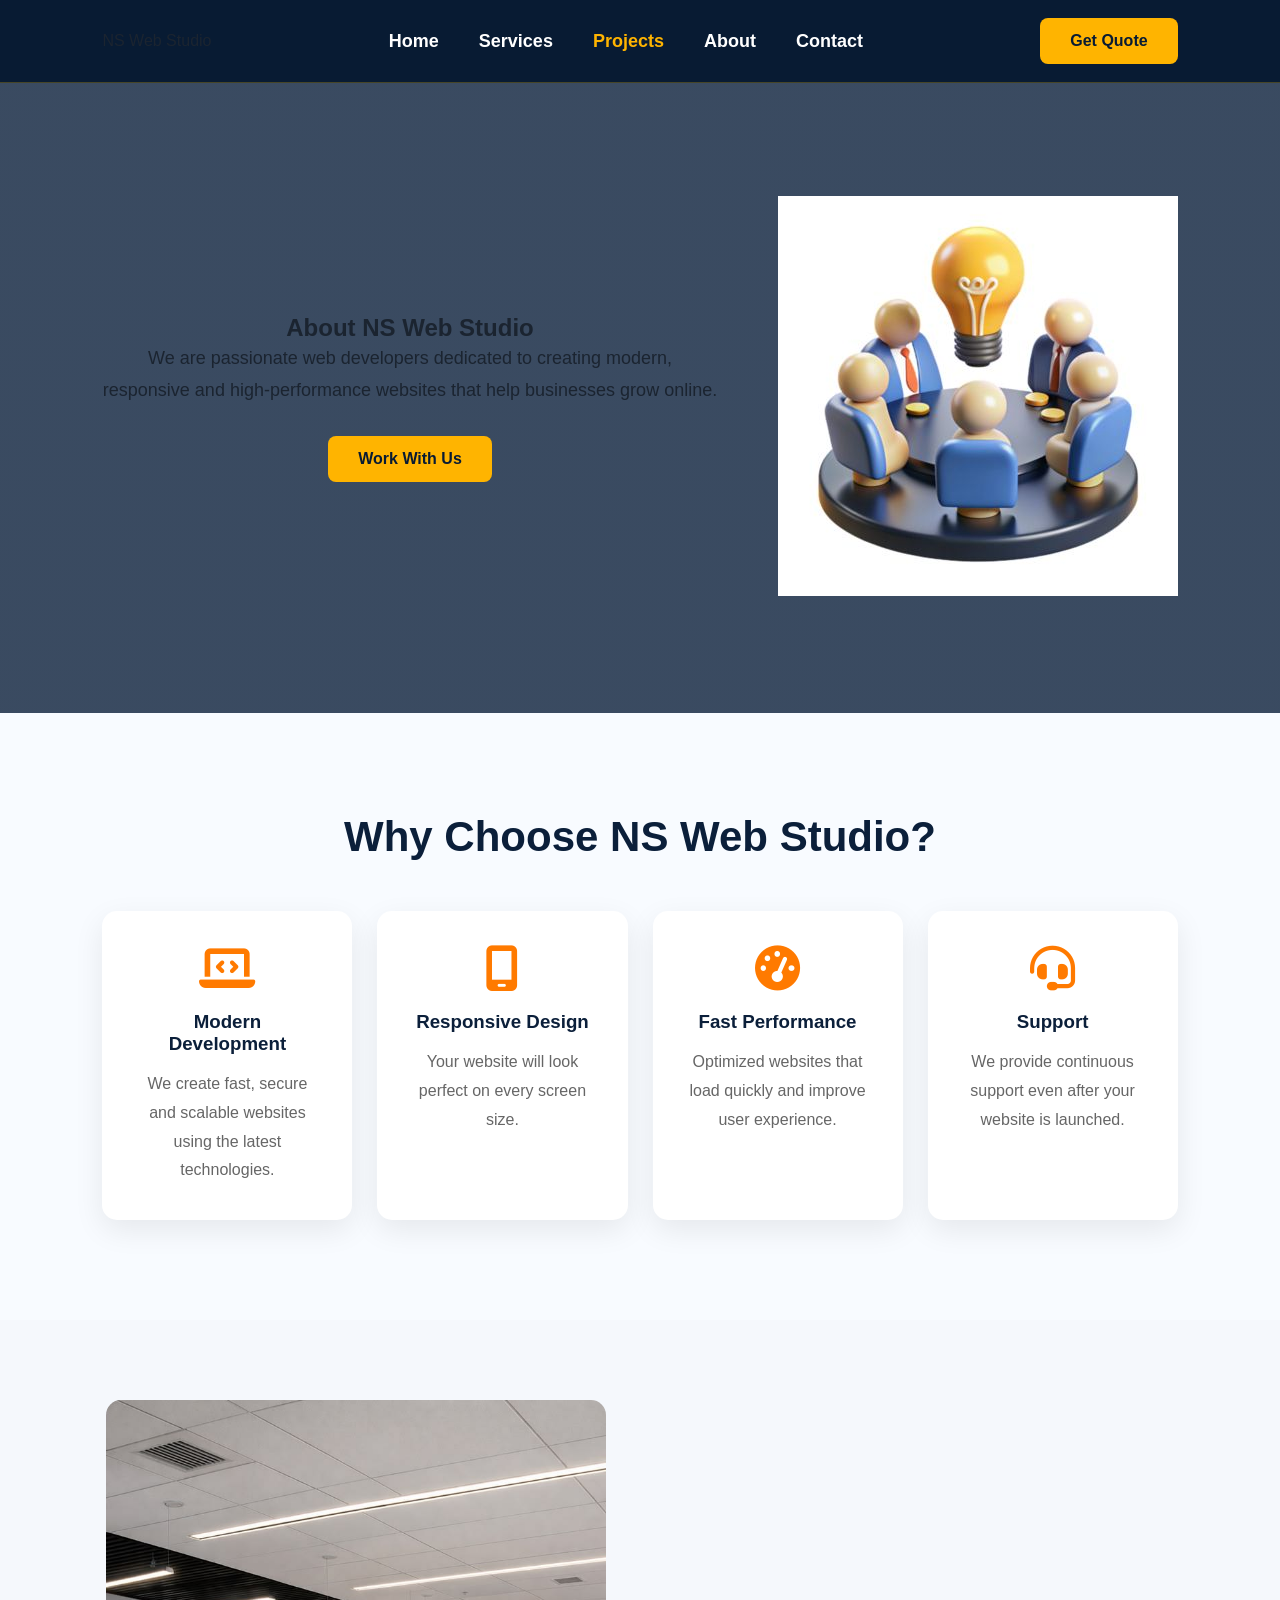
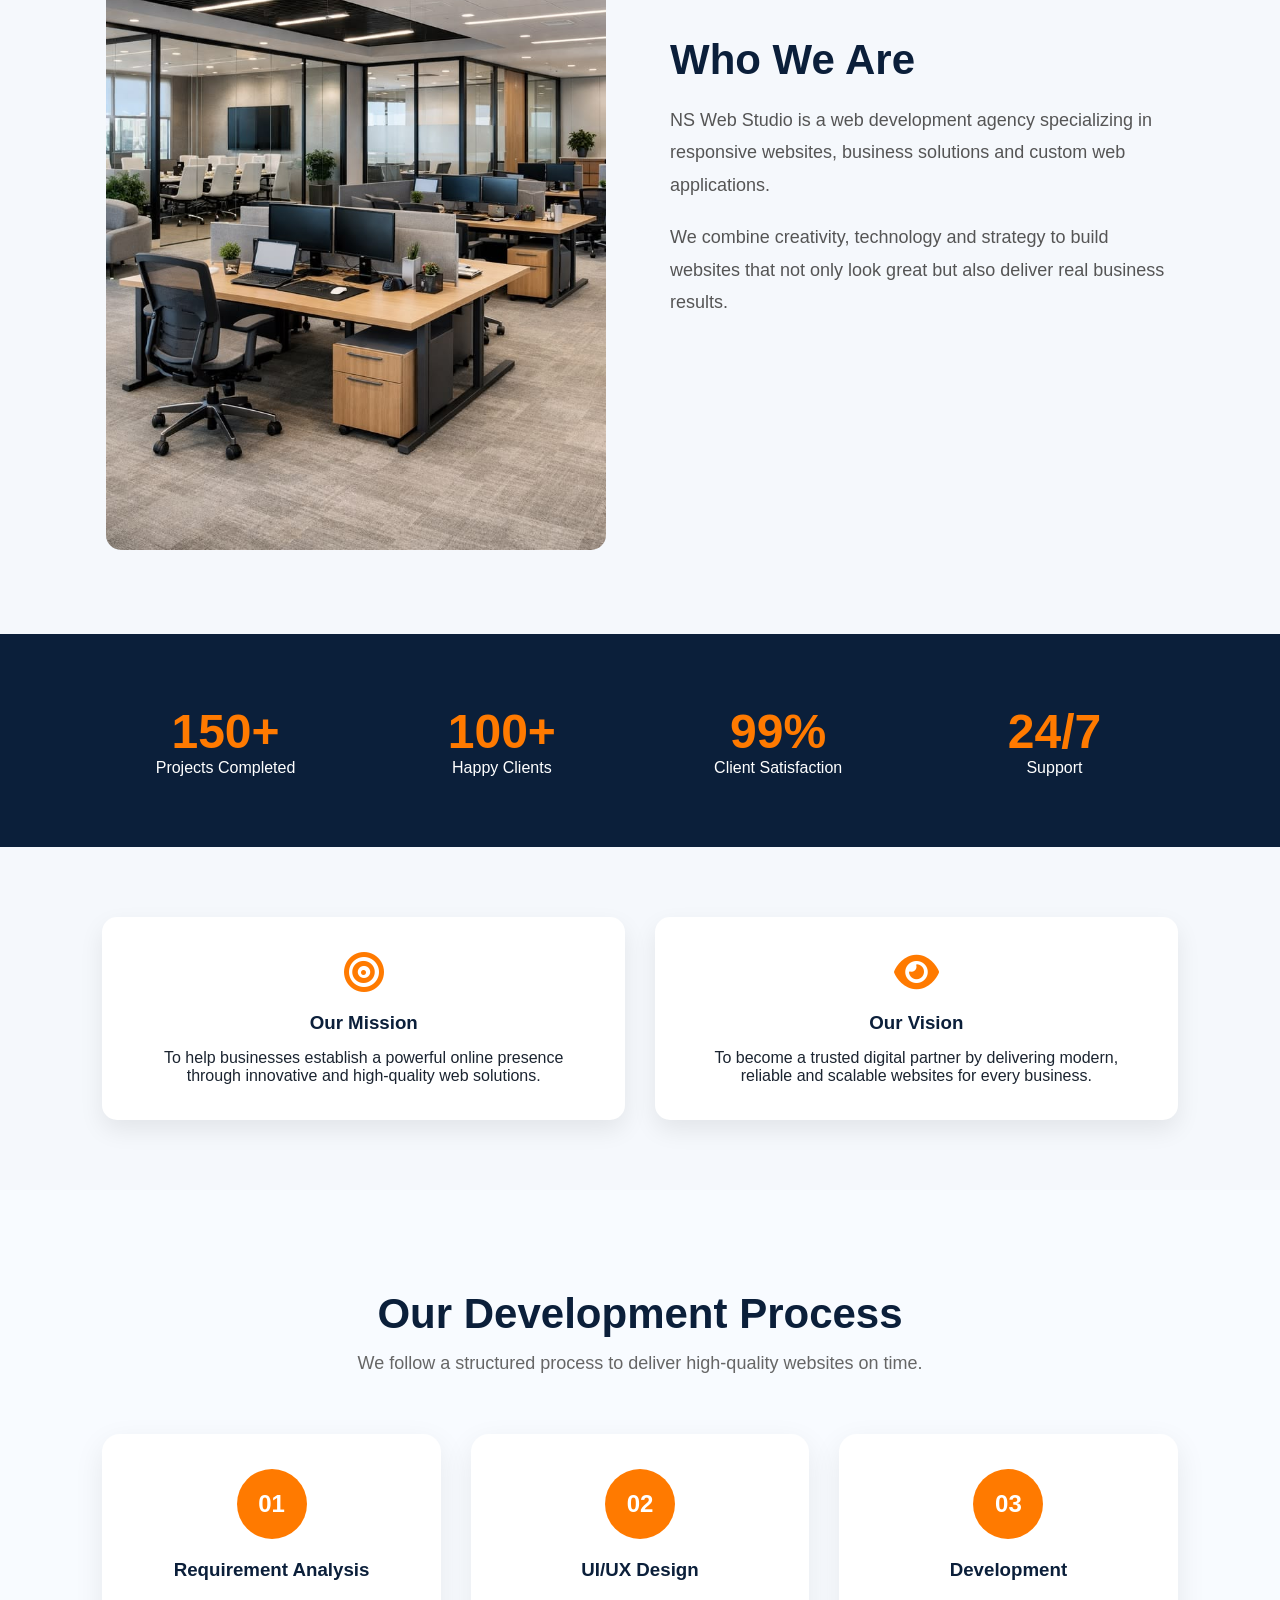
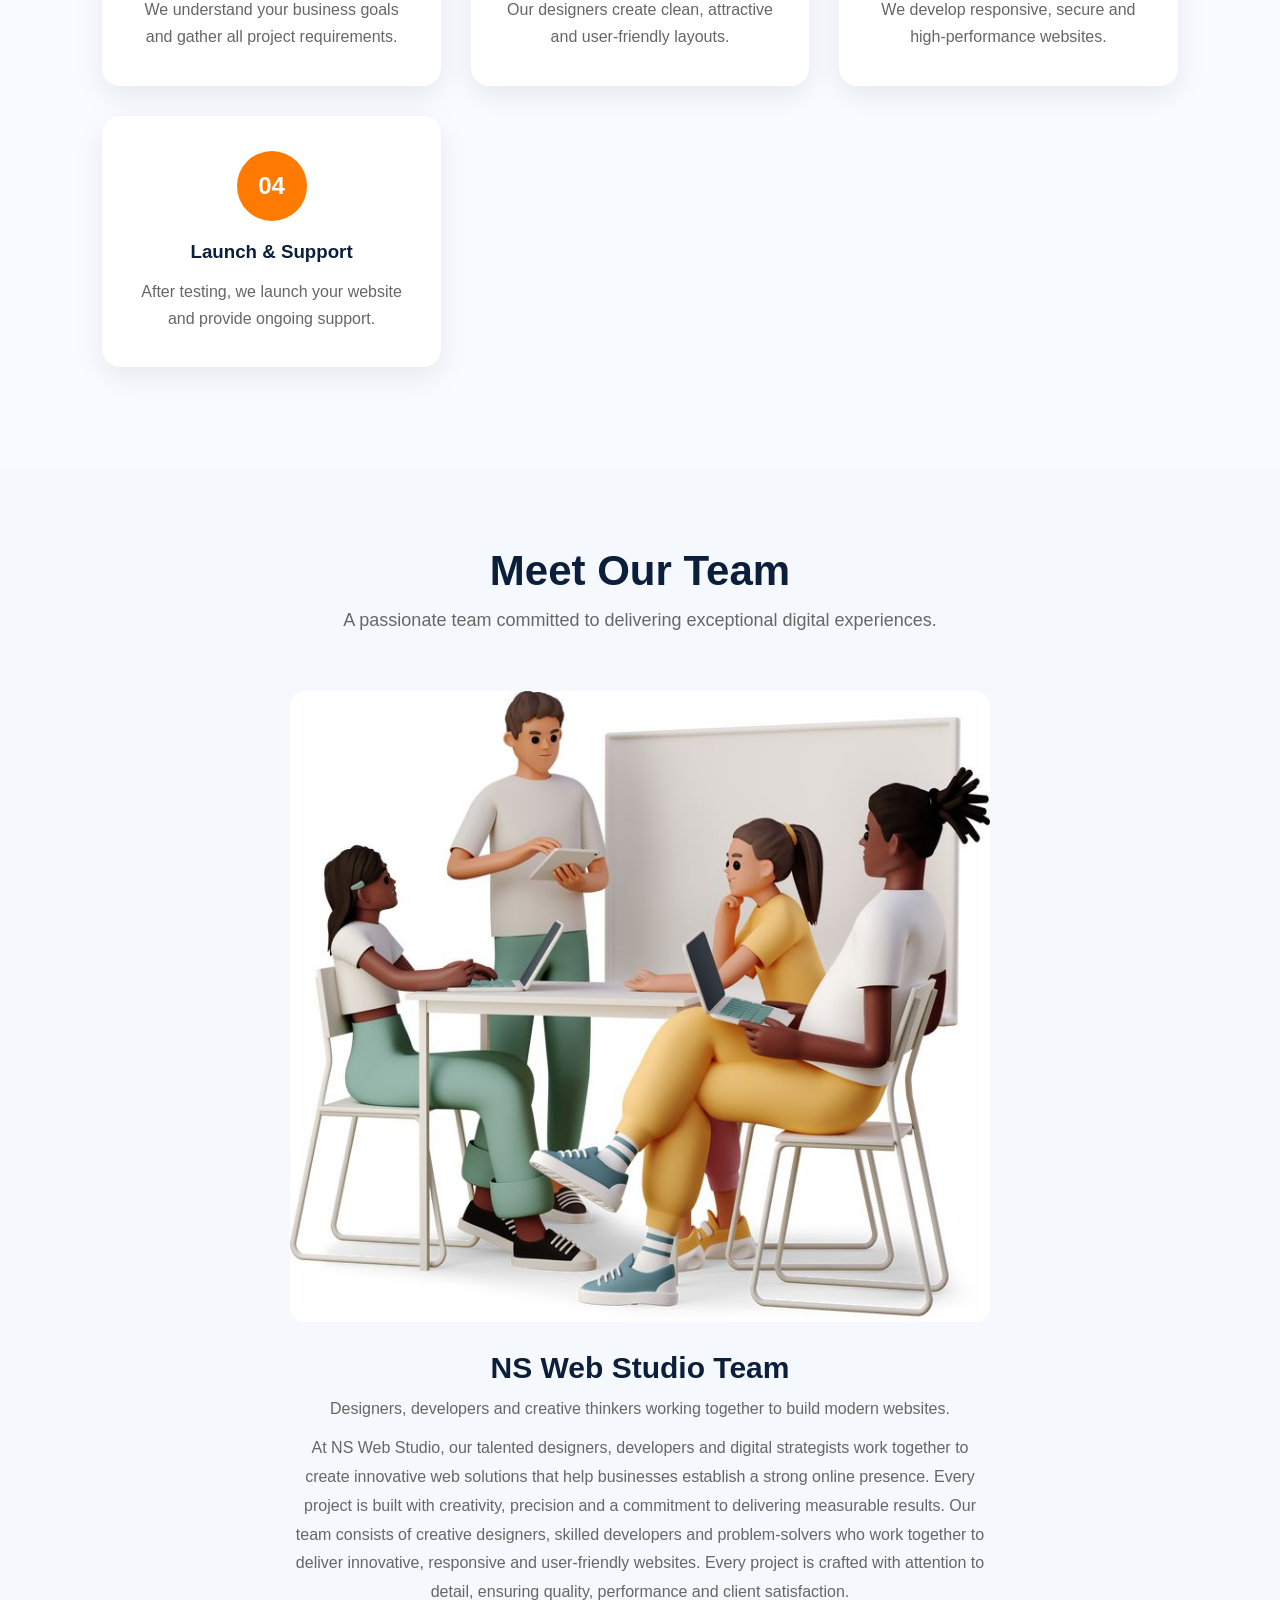
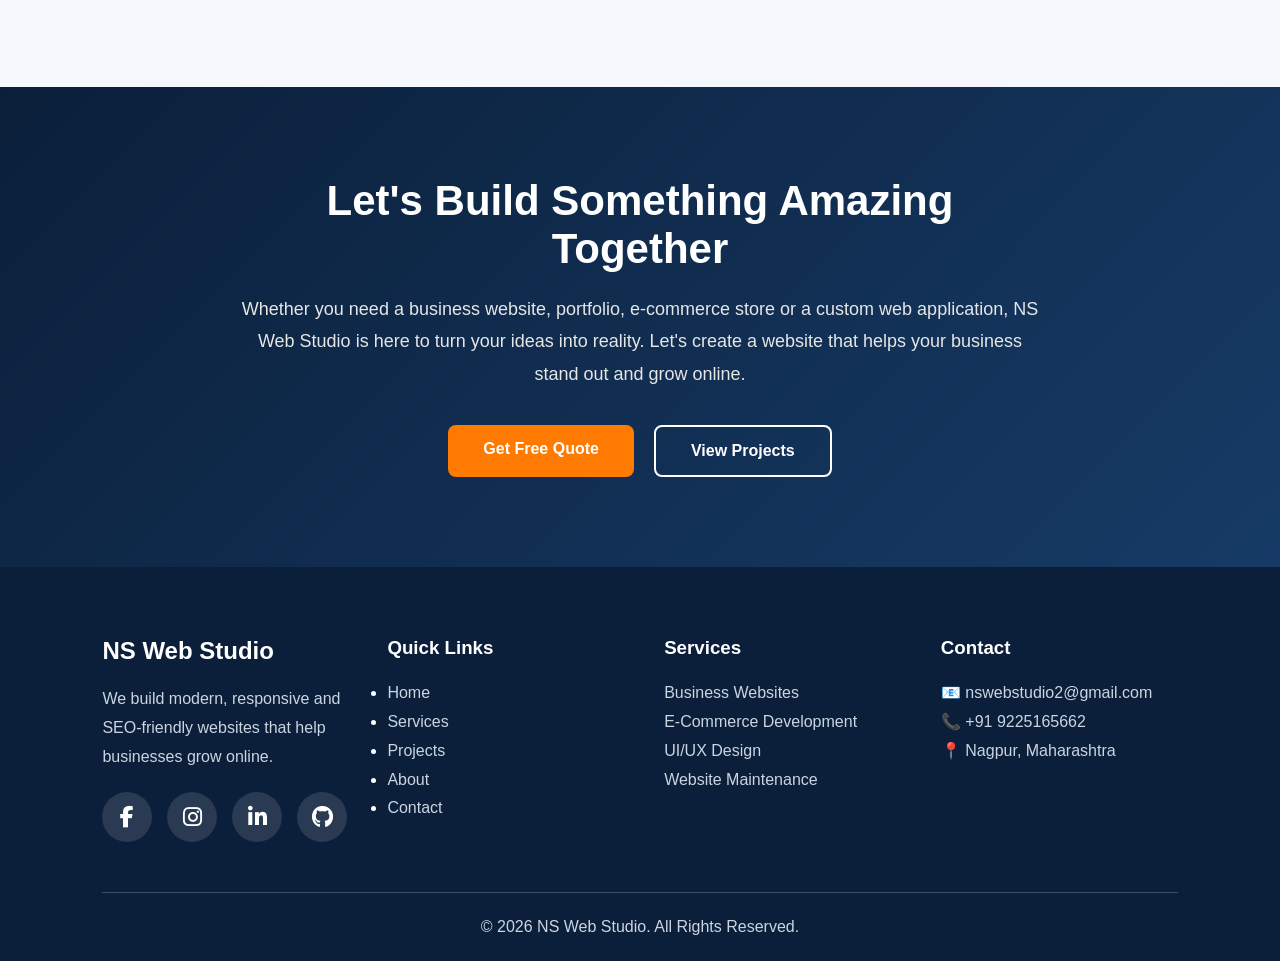
==== commit 40a1d700: "Update about.html" ====
--- a/about.html
+++ b/about.html
@@ -307,8 +307,8 @@
 
             <h3>Contact</h3>
 
-            <p>📧 info@nswebstudio.com</p>
-            <p>📞 +91 9373520398</p>
+            <p>📧 nswebstudio2@gmail.com</p>
+            <p>📞 +91 9225165662</p>
             <p>📍 Nagpur, Maharashtra</p>
 
         </div>
@@ -334,4 +334,4 @@
 
     <script src="script.js"></script>
 </body>
-</html>+</html>
--- a/style.css
+++ b/style.css
@@ -2456,4 +2456,222 @@
     50%{
         transform:translateY(-15px);
     }
-}+}
+/* =========================
+   MOBILE NAVBAR
+========================= */
+
+@media (max-width: 768px) {
+
+    .navbar {
+        position: relative;
+        padding: 15px 20px;
+    }
+
+    .nav-links {
+        display: none;
+        position: absolute;
+        top: 70px;
+        left: 0;
+        width: 100%;
+        background: #ffffff;
+        flex-direction: column;
+        align-items: center;
+        gap: 0;
+        padding: 15px 0;
+        z-index: 9999;
+        box-shadow: 0 8px 20px rgba(0, 0, 0, 0.12);
+    }
+
+    .nav-links.active {
+        display: flex;
+    }
+
+    .nav-links li {
+        width: 100%;
+        text-align: center;
+        list-style: none;
+    }
+
+    .nav-links li a {
+        display: block;
+        width: 100%;
+        padding: 14px 20px;
+    }
+
+    .navbar > .btn {
+        display: none;
+    }
+
+    .menu-toggle {
+        display: flex;
+        align-items: center;
+        justify-content: center;
+        width: 42px;
+        height: 42px;
+        cursor: pointer;
+        font-size: 24px;
+        z-index: 10000;
+    }
+}
+
+
+/* Desktop */
+@media (min-width: 769px) {
+
+    .menu-toggle {
+        display: none;
+    }
+
+}
+/* ================= MOBILE MENU ================= */
+
+.menu-toggle {
+    display: none;
+}
+
+@media (max-width: 768px) {
+
+    .navbar {
+        position: relative;
+        padding: 12px 20px;
+    }
+
+    .menu-toggle {
+        display: flex !important;
+        align-items: center;
+        justify-content: center;
+        position: absolute;
+        right: 20px;
+        top: 50%;
+        transform: translateY(-50%);
+        color: #ffffff !important;
+        font-size: 32px;
+        font-weight: bold;
+        cursor: pointer;
+        z-index: 99999;
+        width: 45px;
+        height: 45px;
+    }
+
+    .nav-links {
+        display: none !important;
+        position: absolute;
+        top: 100%;
+        left: 0;
+        width: 100%;
+        background: #0b1f3a;
+        flex-direction: column;
+        align-items: center;
+        padding: 15px 0;
+        margin: 0;
+        z-index: 99998;
+        box-shadow: 0 10px 20px rgba(0,0,0,0.3);
+    }
+
+    .nav-links.active {
+        display: flex !important;
+    }
+
+    .nav-links li {
+        list-style: none;
+        width: 100%;
+        text-align: center;
+    }
+
+    .nav-links li a {
+        display: block;
+        width: 100%;
+        padding: 15px 0;
+        color: #ffffff !important;
+        text-decoration: none;
+    }
+
+    .navbar > .btn {
+        display: none;
+    }
+}
+/* ================= MOBILE VISIBILITY FIX ================= */
+
+@media (max-width: 768px) {
+
+    /* HAMBURGER MENU */
+    .menu-toggle {
+        display: flex !important;
+        color: #ffffff !important;
+        background: transparent !important;
+        font-size: 30px !important;
+        font-weight: bold;
+        cursor: pointer;
+        z-index: 99999;
+        visibility: visible !important;
+        opacity: 1 !important;
+    }
+
+    /* MOBILE MENU */
+    .nav-links {
+        background: #0b1f3a !important;
+    }
+
+    .nav-links a {
+        color: #ffffff !important;
+    }
+
+    /* HERO BUTTONS */
+    .hero-buttons {
+        display: flex !important;
+        flex-direction: column;
+        align-items: center;
+        gap: 15px;
+        width: 100%;
+    }
+
+    .hero-buttons .btn,
+    .hero-buttons .btn-outline {
+        display: flex !important;
+        align-items: center;
+        justify-content: center;
+        visibility: visible !important;
+        opacity: 1 !important;
+        width: 90%;
+        max-width: 300px;
+        min-height: 50px;
+        padding: 14px 20px;
+        text-decoration: none;
+        font-size: 16px;
+        font-weight: 700;
+        border-radius: 8px;
+    }
+
+    /* VIEW PROJECTS */
+    .hero-buttons .btn {
+        background: #ffb000 !important;
+        color: #071d38 !important;
+    }
+
+    /* SECONDARY BUTTON */
+    .hero-buttons .btn-outline {
+        background: transparent !important;
+        color: #ffffff !important;
+        border: 2px solid #ffb000 !important;
+    }
+
+    /* DOWNLOAD RESUME */
+    .hero-buttons a[href*="Resume"] {
+        display: flex !important;
+        background: #ffb000 !important;
+        color: #071d38 !important;
+        border: 2px solid #ffb000 !important;
+    }
+
+    .hero-buttons a i {
+        color: inherit !important;
+    }
+
+    /* PROJECT CARD BUTTON */
+    .project-card .btn,
+    .project-card a {
+        visibility: visible !important;
+        opacity: 1 !important;
+    }
+}
